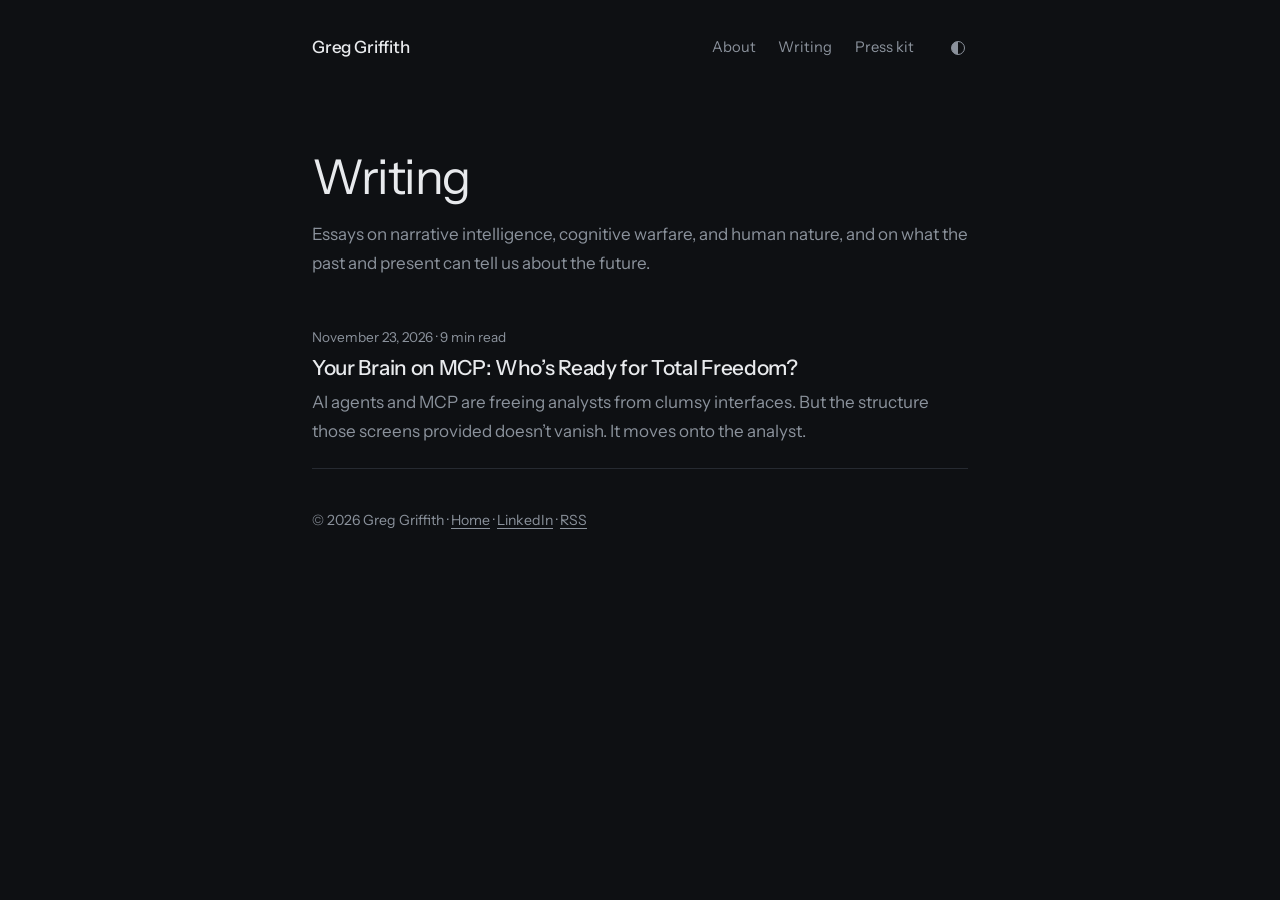
==== blog/index.html @ dc683cda "Expand first pull quote; RSS link in home, Writing, and post footers Co-Authored-By: Claude Opus 5.5" ====
<!doctype html>
<html lang="en">
<head>
  <meta charset="utf-8">
  <meta name="viewport" content="width=device-width, initial-scale=1">
  <title>Writing – Greg Griffith</title>
  <meta name="description" content="Essays by Greg Griffith, co-founder and Chief Product Officer of EdgeTheory, on narrative intelligence, cognitive warfare, and human nature.">
  <link rel="canonical" href="https://greggriffith.com/blog/">
  <link rel="icon" href="/favicon-32.png" type="image/png" sizes="32x32">
  <meta property="og:type" content="website">
  <meta property="og:site_name" content="Greg Griffith">
  <meta property="og:title" content="Writing – Greg Griffith">
  <meta property="og:description" content="Essays on narrative intelligence, cognitive warfare, and human nature.">
  <meta property="og:url" content="https://greggriffith.com/blog/">
  <meta property="og:image" content="https://greggriffith.com/og-image.png">
  <meta name="twitter:card" content="summary_large_image">
  <script type="application/ld+json">
{
  "@context": "https://schema.org",
  "@type": "Blog",
  "@id": "https://greggriffith.com/blog/#blog",
  "url": "https://greggriffith.com/blog/",
  "name": "Writing – Greg Griffith",
  "description": "Essays on narrative intelligence, cognitive warfare, and human nature.",
  "inLanguage": "en-US",
  "isPartOf": {
    "@id": "https://greggriffith.com/#website"
  },
  "author": {
    "@type": "Person",
    "@id": "https://greggriffith.com/#person",
    "name": "Greg Griffith",
    "url": "https://greggriffith.com/",
    "jobTitle": "Chief Product Officer",
    "description": "Greg Griffith is co-founder and Chief Product Officer of EdgeTheory, a narrative intelligence company that helps government and commercial organizations understand how narratives form, how they spread, and how they shape the decisions that matter most.",
    "worksFor": {
      "@type": "Organization",
      "@id": "https://edgetheory.com/",
      "name": "EdgeTheory",
      "url": "https://edgetheory.com/"
    },
    "knowsAbout": [
      "Narrative intelligence",
      "Cognitive warfare",
      "Information operations",
      "Product strategy",
      "Product design and user experience"
    ],
    "sameAs": [
      "https://www.linkedin.com/in/greg-griffith-06b9541b/"
    ]
  },
  "publisher": {
    "@id": "https://greggriffith.com/#person"
  },
  "blogPost": [
    {
      "@type": "BlogPosting",
      "@id": "https://greggriffith.com/blog/your-brain-on-mcp/#post",
      "headline": "Your Brain on MCP: Who’s Ready for Total Freedom?",
      "url": "https://greggriffith.com/blog/your-brain-on-mcp/",
      "datePublished": "2026-11-23",
      "dateModified": "2026-11-24"
    }
  ]
}
  </script>
  <script>try{if(localStorage.getItem("theme")==="light")document.documentElement.setAttribute("data-theme","light")}catch(e){}</script>
  <meta name="color-scheme" content="dark light">
  <link rel="preload" href="/fonts/instrument-sans-latin-400-normal.woff2" as="font" type="font/woff2" crossorigin>
  <link rel="stylesheet" href="/assets/site.css">
  <script src="/assets/theme.js" defer></script>
  <link rel="alternate" type="application/rss+xml" title="Greg Griffith – Writing" href="https://greggriffith.com/feed.xml">
</head>
<body>
  <div class="wrap">
    <header class="mast">
      <a class="word" href="/">Greg Griffith</a>
      <nav aria-label="Site">
        <a href="/#about">About</a>
        <a href="/blog/">Writing</a>
        <a href="/#press">Press kit</a>
        <button class="theme-toggle" type="button" aria-label="Invert colors" title="Invert" hidden><span class="dot" aria-hidden="true"></span></button>
      </nav>
    </header>
    <h1 class="page-title">Writing</h1>
    <p class="intro">Essays on narrative intelligence, cognitive warfare, and human nature, and on what the past and present can tell us about the future.</p>
    <!-- posts:start -->
<ol class="posts">
  <li>
    <p class="meta"><time datetime="2026-11-23">November 23, 2026</time> · 9 min read</p>
    <h2><a href="/blog/your-brain-on-mcp/">Your Brain on MCP: Who’s Ready for Total Freedom?</a></h2>
    <p class="blurb">AI agents and MCP are freeing analysts from clumsy interfaces. But the structure those screens provided doesn’t vanish. It moves onto the analyst.</p>
  </li>
</ol>
<!-- posts:end -->
    <footer>
      <p>© 2026 Greg Griffith · <a href="/">Home</a> · <a href="https://www.linkedin.com/in/greg-griffith-06b9541b/" rel="me">LinkedIn</a> · <a href="/feed.xml" type="application/rss+xml">RSS</a></p>
    </footer>
  </div>
</body>
</html>
---- assets/site.css ----
/* greggriffith.com — shared styles. Dark by default; [data-theme="light"] switches to light. */
/* Instrument Sans (SIL Open Font License; see /fonts/OFL-InstrumentSans.txt), self-hosted */
@font-face { font-family: "Instrument Sans"; font-style: normal; font-weight: 400; font-display: swap; src: url("/fonts/instrument-sans-latin-400-normal.woff2") format("woff2"); }
@font-face { font-family: "Instrument Sans"; font-style: italic; font-weight: 400; font-display: swap; src: url("/fonts/instrument-sans-latin-400-italic.woff2") format("woff2"); }
@font-face { font-family: "Instrument Sans"; font-style: normal; font-weight: 500; font-display: swap; src: url("/fonts/instrument-sans-latin-500-normal.woff2") format("woff2"); }
@font-face { font-family: "Instrument Sans"; font-style: normal; font-weight: 600; font-display: swap; src: url("/fonts/instrument-sans-latin-600-normal.woff2") format("woff2"); }

:root {
  --bg: #0e1013;
  --surface: #15181d;
  --text: #e8eaed;
  --muted: #8b929c;
  --faint: #262a31;
  --accent: #7fb0ff;
  --font: "Instrument Sans", system-ui, -apple-system, "Segoe UI", Roboto, "Helvetica Neue", Arial, sans-serif;
  color-scheme: dark;
}
:root[data-theme="light"] {
  --bg: #ffffff;
  --surface: #f5f6f7;
  --text: #111316;
  --muted: #61676f;
  --faint: #e6e8eb;
  --accent: #1f5fd1;
  color-scheme: light;
}

* { box-sizing: border-box; }
html { -webkit-text-size-adjust: 100%; }
body {
  margin: 0;
  background: var(--bg);
  color: var(--text);
  font: 400 17px/1.7 var(--font);
  -webkit-font-smoothing: antialiased;
  transition: background-color .2s ease, color .2s ease;
}
a { color: var(--text); text-decoration: underline; text-decoration-color: var(--muted); text-underline-offset: .22em; text-decoration-thickness: 1px; }
a:hover { color: var(--accent); text-decoration-color: var(--accent); }
a:focus-visible, button:focus-visible { outline: 2px solid var(--accent); outline-offset: 3px; border-radius: 2px; }

.wrap { max-width: 44rem; margin: 0 auto; padding: 0 1.5rem; }

/* Header */
.mast { display: flex; justify-content: space-between; align-items: center; gap: 1rem; padding: 1.6rem 0; }
.mast .word { white-space: nowrap; font-weight: 500; letter-spacing: -.01em; text-decoration: none; color: var(--text); }
.mast nav { display: flex; align-items: center; gap: 0 1.4rem; font-size: .92rem; }
.mast nav a { white-space: nowrap; text-decoration: none; color: var(--muted); min-height: 44px; display: inline-flex; align-items: center; }
.mast nav a:hover { color: var(--text); }
.theme-toggle {
  display: inline-flex; align-items: center; justify-content: center;
  width: 44px; height: 44px; margin-right: -12px; padding: 0;
  background: none; border: 0; cursor: pointer; color: var(--muted);
}
.theme-toggle .dot {
  display: block; width: 14px; height: 14px; border-radius: 50%;
  border: 1.5px solid currentColor;
  background: linear-gradient(90deg, currentColor 50%, transparent 50%);
  transition: transform .5s cubic-bezier(.4, 0, .2, 1);
}
:root[data-theme="light"] .theme-toggle .dot { transform: rotate(180deg); }
.theme-toggle:hover { color: var(--text); }
.theme-toggle:hover .dot { transform: rotate(-30deg); }
:root[data-theme="light"] .theme-toggle:hover .dot { transform: rotate(150deg); }

/* Hero */
.hero { padding: 5rem 0 4rem; }
.kicker { margin: 0 0 1.2rem; font-size: .85rem; color: var(--muted); }
h1 { font-weight: 400; font-size: clamp(2.8rem, 7.5vw, 4.4rem); line-height: 1.05; letter-spacing: -.025em; margin: 0 0 1.5rem; }
.lede { font-size: 1.2rem; line-height: 1.6; color: var(--text); margin: 0; max-width: 38rem; }
.profiles { display: flex; flex-wrap: wrap; gap: 0 1.4rem; margin: 2rem 0 0; font-size: .95rem; }
.profiles a { min-height: 44px; display: inline-flex; align-items: center; }

/* Sections */
section { padding: 3rem 0; border-top: 1px solid var(--faint); }
section h2 { margin: 0 0 1.4rem; font-size: .85rem; font-weight: 500; color: var(--muted); letter-spacing: .02em; }
p { margin: 0 0 1.2rem; }
.empty { color: var(--muted); }

/* Press kit */
.label { margin: 2rem 0 .5rem; font-size: .85rem; font-weight: 500; color: var(--muted); }
.bio { margin: 0; padding: 1.1rem 1.25rem; background: var(--surface); border-radius: 8px; }
.bio p { margin: 0; }
.button {
  display: inline-flex; align-items: center; min-height: 44px; padding: 0 1.2rem;
  background: var(--text); color: var(--bg); text-decoration: none; font-weight: 500; border-radius: 6px;
}
.button:hover { background: var(--accent); color: var(--bg); }

/* Writing list */
.posts { list-style: none; margin: 0; padding: 0; }
.posts li { padding: 1.4rem 0; border-top: 1px solid var(--faint); }
.posts li:first-child { border-top: 0; padding-top: 0; }
.meta { margin: 0 0 .3rem; font-size: .85rem; color: var(--muted); }
.posts h2, .posts h3 { font-size: 1.3rem; font-weight: 500; letter-spacing: -.015em; line-height: 1.35; margin: 0 0 .4rem; }
.posts h2 a, .posts h3 a { text-decoration: none; }
.posts .blurb { margin: 0; color: var(--muted); }

/* Page titles (blog index, posts) */
.page-title { font-weight: 400; font-size: clamp(2.2rem, 6vw, 3rem); line-height: 1.1; letter-spacing: -.03em; margin: 3.5rem 0 1rem; }
.intro { color: var(--muted); margin: 0 0 3rem; }

/* Post */
.post { padding-bottom: 3rem; }
.post .meta { margin-top: 3.5rem; }
.post .page-title { margin-top: .4rem; margin-bottom: 2.5rem; }
.post-body { font-size: 1.08rem; line-height: 1.7; }
.post-body p { margin: 0 0 1.3em; }
.post-body h2 { font-size: 1.45rem; font-weight: 500; letter-spacing: -.015em; line-height: 1.3; margin: 2.6rem 0 .9rem; }
.post-body ul, .post-body ol { margin: 0 0 1.3em; padding-left: 1.3em; }
.post-body li { margin: 0 0 .6em; }
.post-body li::marker { color: var(--muted); }
.post-body strong { font-weight: 600; }
.post-body blockquote { margin: 1.6em 0; padding-left: 1.2em; border-left: 2px solid var(--faint); color: var(--muted); }
.author { margin-top: 3rem; padding-top: 1.4rem; border-top: 1px solid var(--faint); color: var(--muted); font-size: .95rem; }
.author p { margin: 0; }

/* Pull quotes */
.pull { width: 18rem; margin: .35rem 0 1rem; padding: 1.4rem 1.5rem; background: var(--surface); border-radius: 6px;
        font-size: 1.3rem; font-weight: 500; line-height: 1.25; letter-spacing: -.015em; color: var(--text); }
.pull p { margin: 0; }
.pull::after { content: ""; display: block; width: 2rem; height: 2px; background: var(--accent); margin-top: 1rem; }
.pull.r { float: right; clear: right; margin-left: 2rem; }
.pull.l { float: left; clear: left; margin-right: 2rem; }
.post-body h2 { clear: both; }
@media (min-width: 1000px) { .pull.r { margin-right: -5rem; } .pull.l { margin-left: -5rem; } }
@media (max-width: 760px) { .pull.r, .pull.l { float: none; width: auto; margin: 2rem 0; } }

/* Footer */
footer { padding: 2.5rem 0 4rem; border-top: 1px solid var(--faint); font-size: .88rem; color: var(--muted); }
footer p { margin: 0 0 .3rem; }
footer a { color: var(--muted); }
.foot-links { display: flex; flex-wrap: wrap; gap: 0 1.2rem; margin-bottom: .8rem; }
.foot-links a { min-height: 44px; display: inline-flex; align-items: center; }

@media (max-width: 640px) {
  .hero { padding: 3rem 0 3rem; }
  .mast { flex-direction: column; align-items: flex-start; gap: .2rem; padding-bottom: .6rem; }
  .mast nav { gap: 0 1.1rem; }
}
@media (prefers-reduced-motion: reduce) { body, .theme-toggle .dot { transition: none; } }
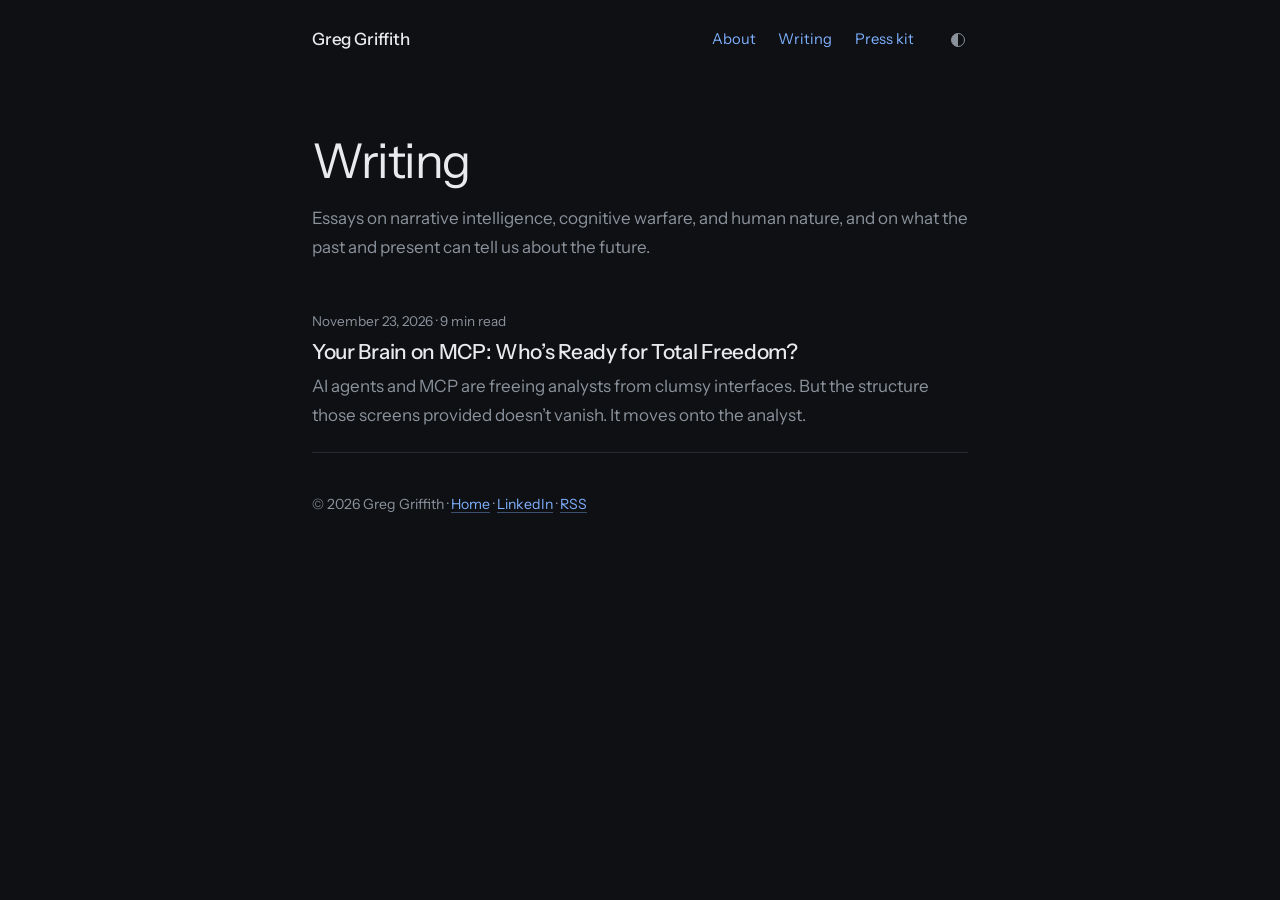
==== commit f9405b0f: "Share image: new tagline Co-Authored-By: Claude Opus 5.5 <noreply@anthropic.com> Claude-Session: htt" ====
--- a/blog/index.html
+++ b/blog/index.html
@@ -12,7 +12,7 @@
   <meta property="og:title" content="Writing – Greg Griffith">
   <meta property="og:description" content="Essays on narrative intelligence, cognitive warfare, and human nature.">
   <meta property="og:url" content="https://greggriffith.com/blog/">
-  <meta property="og:image" content="https://greggriffith.com/og-image.png">
+  <meta property="og:image" content="https://greggriffith.com/og-image.png?v=2">
   <meta name="twitter:card" content="summary_large_image">
   <script type="application/ld+json">
 {
--- a/assets/site.css
+++ b/assets/site.css
@@ -35,17 +35,23 @@
   -webkit-font-smoothing: antialiased;
   transition: background-color .2s ease, color .2s ease;
 }
-a { color: var(--text); text-decoration: underline; text-decoration-color: var(--muted); text-underline-offset: .22em; text-decoration-thickness: 1px; }
-a:hover { color: var(--accent); text-decoration-color: var(--accent); }
+a { color: var(--accent); text-decoration: underline; text-decoration-color: color-mix(in srgb, var(--accent) 40%, transparent); text-underline-offset: .22em; text-decoration-thickness: 1px; }
+a:hover { text-decoration-color: var(--accent); }
 a:focus-visible, button:focus-visible { outline: 2px solid var(--accent); outline-offset: 3px; border-radius: 2px; }
 
 .wrap { max-width: 44rem; margin: 0 auto; padding: 0 1.5rem; }
 
 /* Header */
-.mast { display: flex; justify-content: space-between; align-items: center; gap: 1rem; padding: 1.6rem 0; }
+.mast { display: flex; justify-content: space-between; align-items: center; gap: 1rem; padding: 1.1rem 0;
+         position: sticky; top: 0; z-index: 10; background: var(--bg);
+         box-shadow: 0 0 0 100vmax var(--bg); clip-path: inset(0 -100vmax); }
+.mast::after { content: ""; position: absolute; left: -100vmax; right: -100vmax; bottom: 0; height: 1px;
+               background: var(--faint); opacity: 0; transition: opacity .2s; }
+.scrolled .mast::after { opacity: 1; }
+section, .post-body h2 { scroll-margin-top: 5rem; }
 .mast .word { white-space: nowrap; font-weight: 500; letter-spacing: -.01em; text-decoration: none; color: var(--text); }
 .mast nav { display: flex; align-items: center; gap: 0 1.4rem; font-size: .92rem; }
-.mast nav a { white-space: nowrap; text-decoration: none; color: var(--muted); min-height: 44px; display: inline-flex; align-items: center; }
+.mast nav a { white-space: nowrap; text-decoration: none; color: var(--accent); min-height: 44px; display: inline-flex; align-items: center; }
 .mast nav a:hover { color: var(--text); }
 .theme-toggle {
   display: inline-flex; align-items: center; justify-content: center;
@@ -93,7 +99,8 @@
 .posts li:first-child { border-top: 0; padding-top: 0; }
 .meta { margin: 0 0 .3rem; font-size: .85rem; color: var(--muted); }
 .posts h2, .posts h3 { font-size: 1.3rem; font-weight: 500; letter-spacing: -.015em; line-height: 1.35; margin: 0 0 .4rem; }
-.posts h2 a, .posts h3 a { text-decoration: none; }
+.posts h2 a, .posts h3 a { color: var(--text); text-decoration: none; }
+.posts h2 a:hover, .posts h3 a:hover { color: var(--accent); text-decoration: underline; text-decoration-color: var(--accent); }
 .posts .blurb { margin: 0; color: var(--muted); }
 
 /* Page titles (blog index, posts) */
@@ -119,7 +126,25 @@
 .pull { width: 18rem; margin: .35rem 0 1rem; padding: 1.4rem 1.5rem; background: var(--surface); border-radius: 6px;
         font-size: 1.3rem; font-weight: 500; line-height: 1.25; letter-spacing: -.015em; color: var(--text); }
 .pull p { margin: 0; }
-.pull::after { content: ""; display: block; width: 2rem; height: 2px; background: var(--accent); margin-top: 1rem; }
+.pull-foot { display: flex; align-items: center; justify-content: space-between; margin-top: 1rem; }
+.pull-rule { display: block; width: 2rem; height: 2px; background: var(--accent); }
+.pull-share { font-size: .8rem; font-weight: 400; letter-spacing: 0; color: var(--muted); text-decoration: none; }
+.pull-share:hover { color: var(--accent); }
+
+/* Share row */
+.share { margin-top: 3rem; padding-top: 1.4rem; border-top: 1px solid var(--faint); }
+.share .label { margin: 0 0 .5rem; }
+.share ul { list-style: none; margin: 0; padding: 0; display: flex; flex-wrap: wrap; gap: 0 1.4rem; }
+.share li { margin: 0; }
+.share a, .share button { min-height: 44px; display: inline-flex; align-items: center; }
+.share button { background: none; border: 0; padding: 0; font: inherit; color: var(--accent); cursor: pointer;
+                text-decoration: underline; text-decoration-color: color-mix(in srgb, var(--accent) 40%, transparent);
+                text-underline-offset: .22em; text-decoration-thickness: 1px; }
+.share button:hover { text-decoration-color: var(--accent); }
+.share-status { margin: 0; min-height: 1.2em; font-size: .85rem; color: var(--muted); }
+.post .author { margin-top: 1.4rem; }
+.meta a { color: var(--muted); }
+.meta a:hover { color: var(--accent); }
 .pull.r { float: right; clear: right; margin-left: 2rem; }
 .pull.l { float: left; clear: left; margin-right: 2rem; }
 .post-body h2 { clear: both; }
@@ -129,13 +154,14 @@
 /* Footer */
 footer { padding: 2.5rem 0 4rem; border-top: 1px solid var(--faint); font-size: .88rem; color: var(--muted); }
 footer p { margin: 0 0 .3rem; }
-footer a { color: var(--muted); }
+footer a { color: var(--accent); }
 .foot-links { display: flex; flex-wrap: wrap; gap: 0 1.2rem; margin-bottom: .8rem; }
 .foot-links a { min-height: 44px; display: inline-flex; align-items: center; }
 
 @media (max-width: 640px) {
   .hero { padding: 3rem 0 3rem; }
-  .mast { flex-direction: column; align-items: flex-start; gap: .2rem; padding-bottom: .6rem; }
+  .mast { flex-direction: column; align-items: flex-start; gap: 0; padding: .8rem 0 .3rem; }
+  section, .post-body h2 { scroll-margin-top: 7rem; }
   .mast nav { gap: 0 1.1rem; }
 }
 @media (prefers-reduced-motion: reduce) { body, .theme-toggle .dot { transition: none; } }
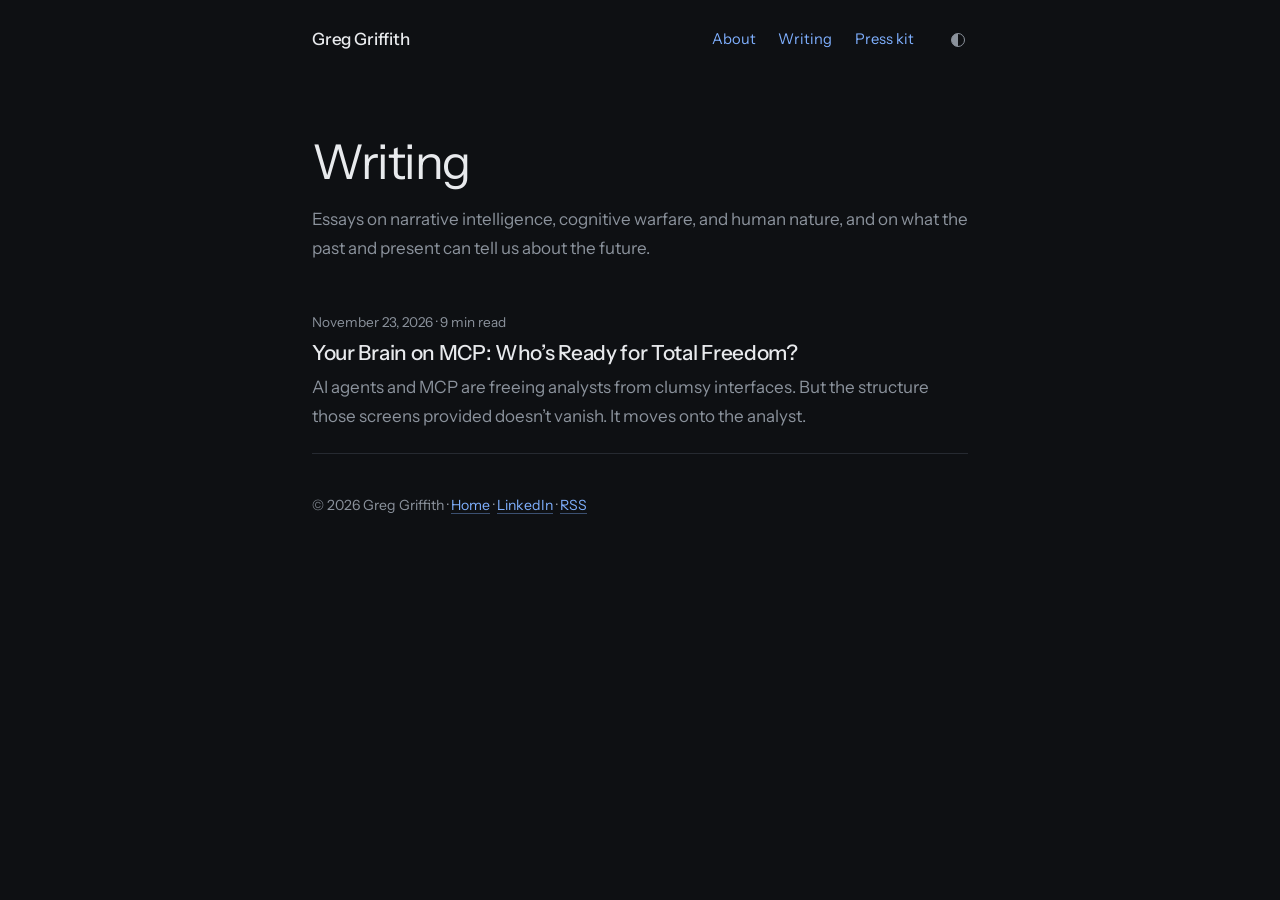
==== commit 7369866c: "Header: full-width sticky element with a centered inner row Safari on iOS colors the area behind the" ====
--- a/blog/index.html
+++ b/blog/index.html
@@ -2,7 +2,7 @@
 <html lang="en">
 <head>
   <meta charset="utf-8">
-  <meta name="viewport" content="width=device-width, initial-scale=1">
+  <meta name="viewport" content="width=device-width, initial-scale=1, viewport-fit=cover">
   <title>Writing – Greg Griffith</title>
   <meta name="description" content="Essays by Greg Griffith, co-founder and Chief Product Officer of EdgeTheory, on narrative intelligence, cognitive warfare, and human nature.">
   <link rel="canonical" href="https://greggriffith.com/blog/">
@@ -68,21 +68,23 @@
   <script>try{if(localStorage.getItem("theme")==="light")document.documentElement.setAttribute("data-theme","light")}catch(e){}</script>
   <meta name="color-scheme" content="dark light">
   <link rel="preload" href="/fonts/instrument-sans-latin-400-normal.woff2" as="font" type="font/woff2" crossorigin>
-  <link rel="stylesheet" href="/assets/site.css">
-  <script src="/assets/theme.js" defer></script>
+  <link rel="stylesheet" href="/assets/site.css?v=015db4cf">
+  <script src="/assets/theme.js?v=45ea4b84" defer></script>
   <link rel="alternate" type="application/rss+xml" title="Greg Griffith – Writing" href="https://greggriffith.com/feed.xml">
 </head>
 <body>
+  <header class="mast">
+    <div class="mast-in">
+        <a class="word" href="/">Greg Griffith</a>
+        <nav aria-label="Site">
+          <a href="/#about">About</a>
+          <a href="/blog/">Writing</a>
+          <a href="/#press">Press kit</a>
+          <button class="theme-toggle" type="button" aria-label="Invert colors" title="Invert" hidden><span class="dot" aria-hidden="true"></span></button>
+        </nav>
+    </div>
+  </header>
   <div class="wrap">
-    <header class="mast">
-      <a class="word" href="/">Greg Griffith</a>
-      <nav aria-label="Site">
-        <a href="/#about">About</a>
-        <a href="/blog/">Writing</a>
-        <a href="/#press">Press kit</a>
-        <button class="theme-toggle" type="button" aria-label="Invert colors" title="Invert" hidden><span class="dot" aria-hidden="true"></span></button>
-      </nav>
-    </header>
     <h1 class="page-title">Writing</h1>
     <p class="intro">Essays on narrative intelligence, cognitive warfare, and human nature, and on what the past and present can tell us about the future.</p>
     <!-- posts:start -->
--- a/assets/site.css
+++ b/assets/site.css
@@ -27,6 +27,7 @@
 
 * { box-sizing: border-box; }
 html { -webkit-text-size-adjust: 100%; }
+html { overflow-x: clip; }
 body {
   margin: 0;
   background: var(--bg);
@@ -39,15 +40,15 @@
 a:hover { text-decoration-color: var(--accent); }
 a:focus-visible, button:focus-visible { outline: 2px solid var(--accent); outline-offset: 3px; border-radius: 2px; }
 
-.wrap { max-width: 44rem; margin: 0 auto; padding: 0 1.5rem; }
+.wrap { max-width: 44rem; margin: 0 auto;
+         padding: 0 max(1.5rem, env(safe-area-inset-right)) 0 max(1.5rem, env(safe-area-inset-left)); }
 
 /* Header */
-.mast { display: flex; justify-content: space-between; align-items: center; gap: 1rem; padding: 1.1rem 0;
-         position: sticky; top: 0; z-index: 10; background: var(--bg);
-         box-shadow: 0 0 0 100vmax var(--bg); clip-path: inset(0 -100vmax); }
-.mast::after { content: ""; position: absolute; left: -100vmax; right: -100vmax; bottom: 0; height: 1px;
-               background: var(--faint); opacity: 0; transition: opacity .2s; }
-.scrolled .mast::after { opacity: 1; }
+.mast { position: sticky; top: 0; z-index: 10; background: var(--bg);
+         padding-top: env(safe-area-inset-top); border-bottom: 1px solid transparent; transition: border-color .2s; }
+.mast-in { max-width: 44rem; margin: 0 auto; display: flex; justify-content: space-between; align-items: center; gap: 1rem;
+           padding: 1.1rem max(1.5rem, env(safe-area-inset-right)) 1.1rem max(1.5rem, env(safe-area-inset-left)); }
+.scrolled .mast { border-bottom-color: var(--faint); }
 section, .post-body h2 { scroll-margin-top: 5rem; }
 .mast .word { white-space: nowrap; font-weight: 500; letter-spacing: -.01em; text-decoration: none; color: var(--text); }
 .mast nav { display: flex; align-items: center; gap: 0 1.4rem; font-size: .92rem; }
@@ -160,7 +161,7 @@
 
 @media (max-width: 640px) {
   .hero { padding: 3rem 0 3rem; }
-  .mast { flex-direction: column; align-items: flex-start; gap: 0; padding: .8rem 0 .3rem; }
+  .mast-in { flex-direction: column; align-items: flex-start; gap: 0; padding-top: .8rem; padding-bottom: .3rem; }
   section, .post-body h2 { scroll-margin-top: 7rem; }
   .mast nav { gap: 0 1.1rem; }
 }
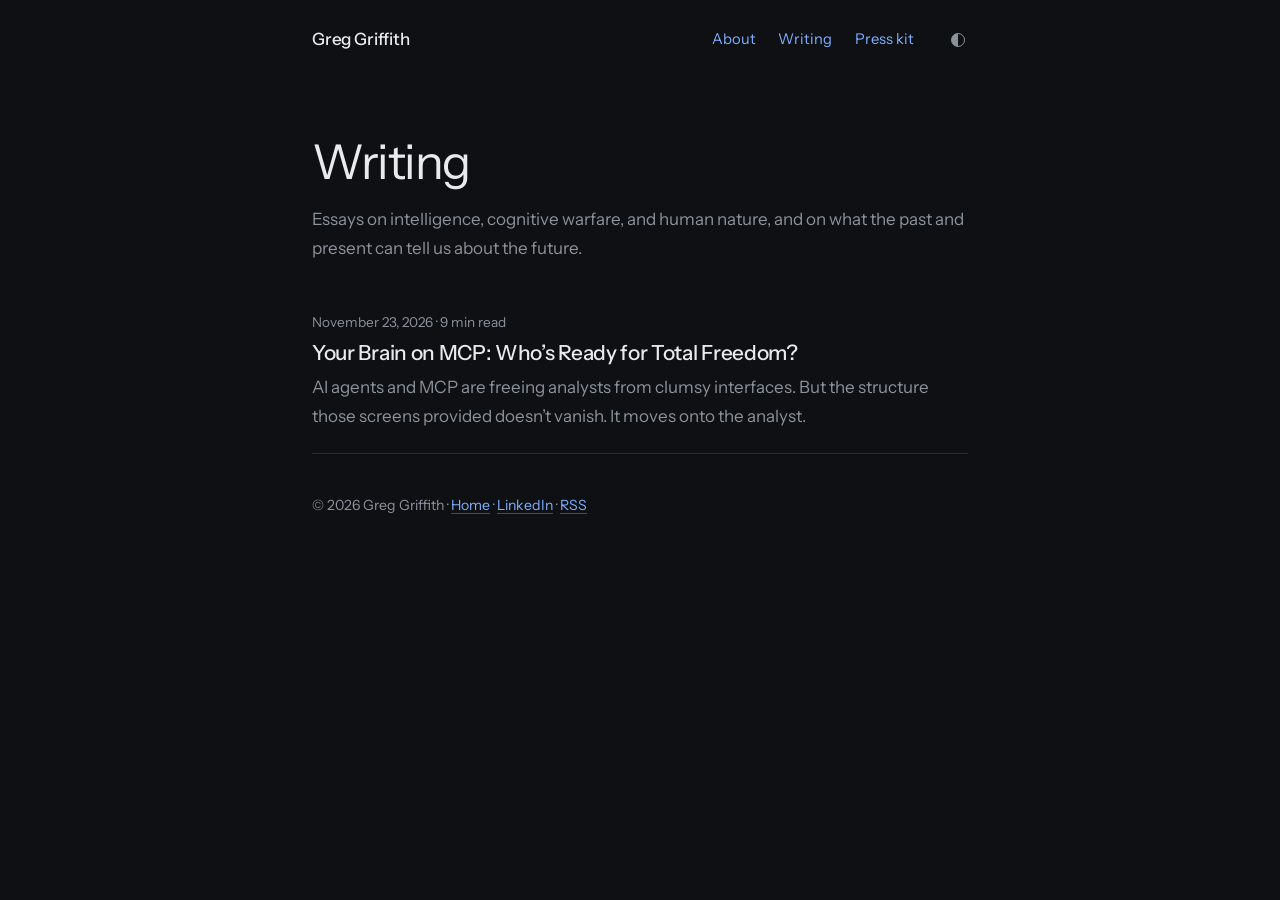
==== commit 342072de: "Describe EdgeTheory as an intelligence company; 'intelligence' in bios, About, metadata, and JSON-LD" ====
--- a/blog/index.html
+++ b/blog/index.html
@@ -4,13 +4,13 @@
   <meta charset="utf-8">
   <meta name="viewport" content="width=device-width, initial-scale=1, viewport-fit=cover">
   <title>Writing – Greg Griffith</title>
-  <meta name="description" content="Essays by Greg Griffith, co-founder and Chief Product Officer of EdgeTheory, on narrative intelligence, cognitive warfare, and human nature.">
+  <meta name="description" content="Essays by Greg Griffith, co-founder and Chief Product Officer of EdgeTheory, on intelligence, cognitive warfare, and human nature.">
   <link rel="canonical" href="https://greggriffith.com/blog/">
   <link rel="icon" href="/favicon-32.png" type="image/png" sizes="32x32">
   <meta property="og:type" content="website">
   <meta property="og:site_name" content="Greg Griffith">
   <meta property="og:title" content="Writing – Greg Griffith">
-  <meta property="og:description" content="Essays on narrative intelligence, cognitive warfare, and human nature.">
+  <meta property="og:description" content="Essays on intelligence, cognitive warfare, and human nature.">
   <meta property="og:url" content="https://greggriffith.com/blog/">
   <meta property="og:image" content="https://greggriffith.com/og-image.png?v=2">
   <meta name="twitter:card" content="summary_large_image">
@@ -21,7 +21,7 @@
   "@id": "https://greggriffith.com/blog/#blog",
   "url": "https://greggriffith.com/blog/",
   "name": "Writing – Greg Griffith",
-  "description": "Essays on narrative intelligence, cognitive warfare, and human nature.",
+  "description": "Essays on intelligence, cognitive warfare, and human nature.",
   "inLanguage": "en-US",
   "isPartOf": {
     "@id": "https://greggriffith.com/#website"
@@ -32,7 +32,7 @@
     "name": "Greg Griffith",
     "url": "https://greggriffith.com/",
     "jobTitle": "Chief Product Officer",
-    "description": "Greg Griffith is co-founder and Chief Product Officer of EdgeTheory, a narrative intelligence company that helps government and commercial organizations understand how narratives form, how they spread, and how they shape the decisions that matter most.",
+    "description": "Greg Griffith is co-founder and Chief Product Officer of EdgeTheory, an intelligence company that helps government and commercial organizations understand how narratives form, how they spread, and how they shape the decisions that matter most.",
     "worksFor": {
       "@type": "Organization",
       "@id": "https://edgetheory.com/",
@@ -40,7 +40,7 @@
       "url": "https://edgetheory.com/"
     },
     "knowsAbout": [
-      "Narrative intelligence",
+      "Intelligence",
       "Cognitive warfare",
       "Information operations",
       "Product strategy",
@@ -68,7 +68,7 @@
   <script>try{if(localStorage.getItem("theme")==="light")document.documentElement.setAttribute("data-theme","light")}catch(e){}</script>
   <meta name="color-scheme" content="dark light">
   <link rel="preload" href="/fonts/instrument-sans-latin-400-normal.woff2" as="font" type="font/woff2" crossorigin>
-  <link rel="stylesheet" href="/assets/site.css?v=015db4cf">
+  <link rel="stylesheet" href="/assets/site.css?v=123c153a">
   <script src="/assets/theme.js?v=45ea4b84" defer></script>
   <link rel="alternate" type="application/rss+xml" title="Greg Griffith – Writing" href="https://greggriffith.com/feed.xml">
 </head>
@@ -86,7 +86,7 @@
   </header>
   <div class="wrap">
     <h1 class="page-title">Writing</h1>
-    <p class="intro">Essays on narrative intelligence, cognitive warfare, and human nature, and on what the past and present can tell us about the future.</p>
+    <p class="intro">Essays on intelligence, cognitive warfare, and human nature, and on what the past and present can tell us about the future.</p>
     <!-- posts:start -->
 <ol class="posts">
   <li>
--- a/assets/site.css
+++ b/assets/site.css
@@ -123,6 +123,10 @@
 .author { margin-top: 3rem; padding-top: 1.4rem; border-top: 1px solid var(--faint); color: var(--muted); font-size: .95rem; }
 .author p { margin: 0; }
 
+/* Featured image: same width as the text column */
+.feature { margin: 0 0 2.8rem; }
+.feature img { display: block; width: 100%; height: auto; border-radius: 6px; background: var(--surface); }
+
 /* Pull quotes */
 .pull { width: 18rem; margin: .35rem 0 1rem; padding: 1.4rem 1.5rem; background: var(--surface); border-radius: 6px;
         font-size: 1.3rem; font-weight: 500; line-height: 1.25; letter-spacing: -.015em; color: var(--text); }
